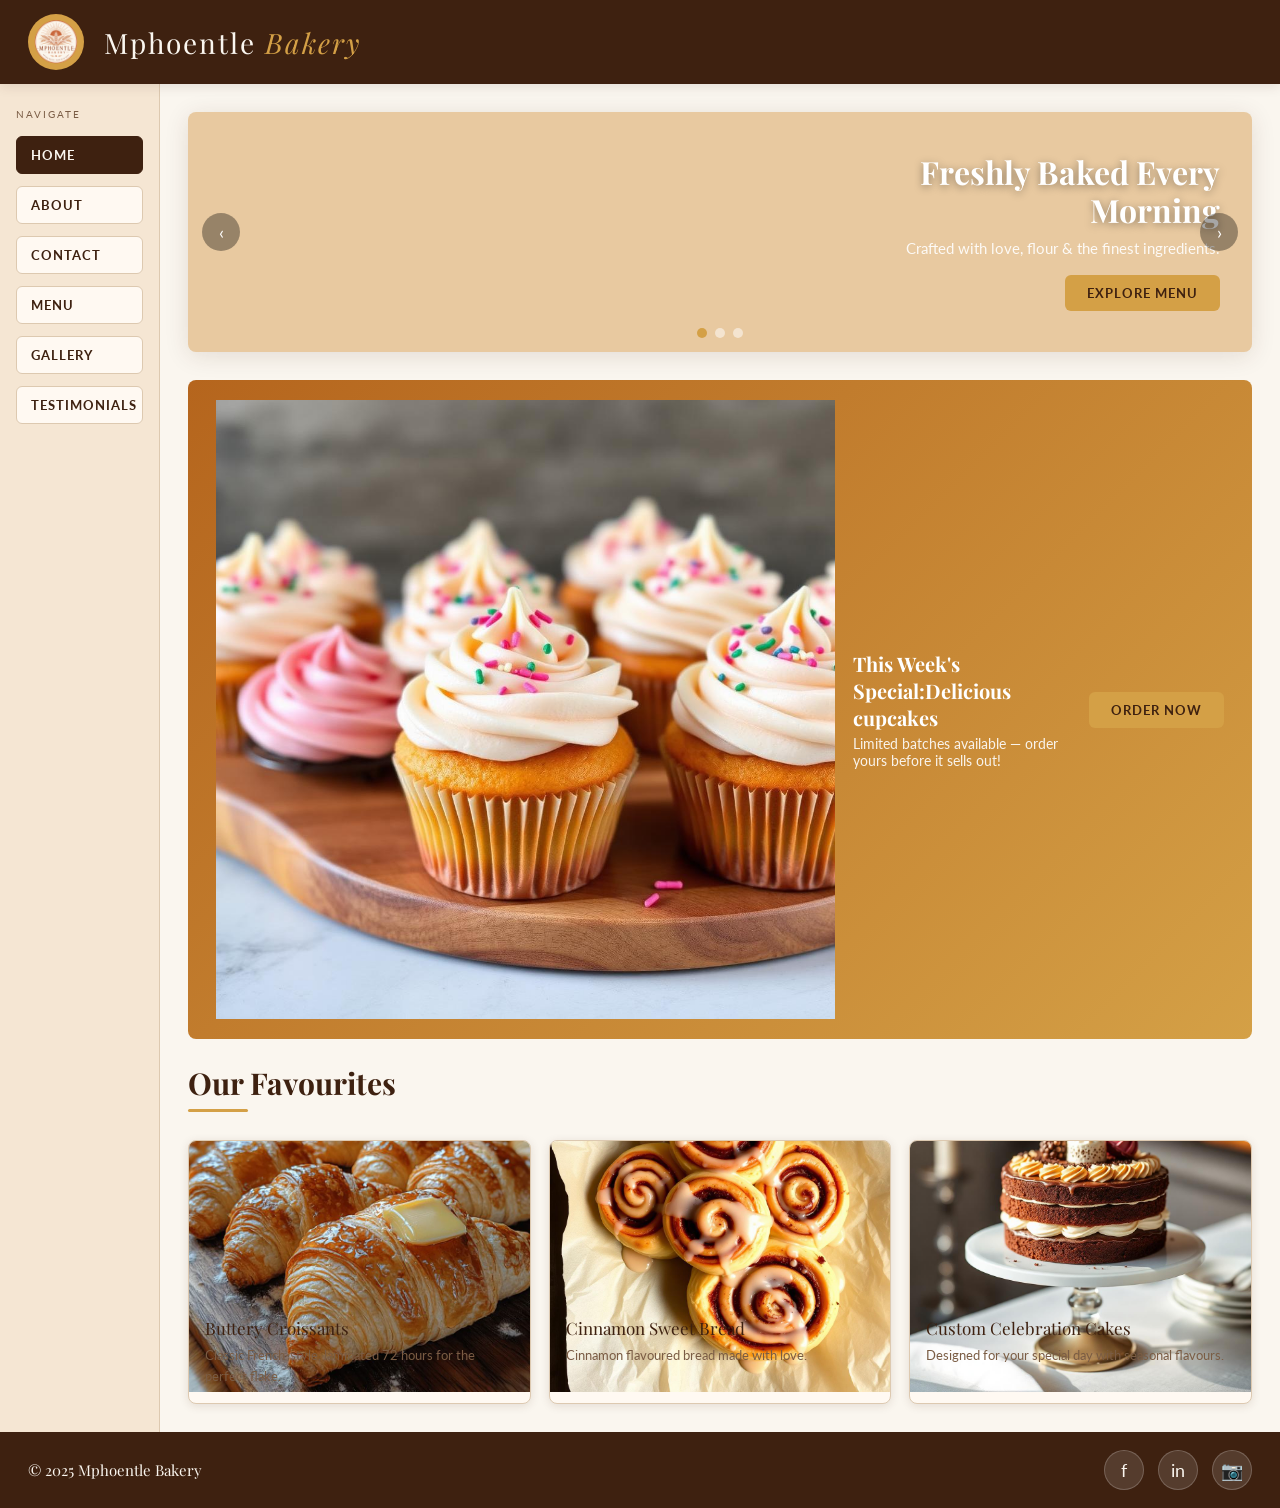
==== index.html @ eb2d5887 "Update print statement from 'Hello' to 'Goodbye'" ====
<!DOCTYPE html>
<html lang="en">
<head>
  <meta charset="UTF-8" />
  <meta name="viewport" content="width=device-width, initial-scale=1.0"/>
  <title>Mphoentle Bakery</title>
  <link rel="stylesheet" href="styles.css">
  <link rel="preconnect" href="https://fonts.googleapis.com"/>
  <link href="https://fonts.googleapis.com/css2?family=Playfair+Display:ital,wght@0,400;0,700;1,400&family=Lato:wght@300;400;700&display=swap" rel="stylesheet"/>
 </head>
<body>

<div class="sidebar-overlay" id="sidebarOverlay" onclick="closeSidebar()"></div>
<!-- ======= HOME PAGE ======= -->
<div class="page active" id="page-home">
  <header class="site-header">
    <div class="logo-wrap">
  <img src="logo.png" alt="MB">
</div>
    <div class="site-title">Mphoentle <span>Bakery</span></div>
    <button class="mobile-nav-toggle" onclick="toggleSidebar()">☰</button>
  </header>
  <div class="layout">
    <aside class="sidebar" id="sidebar-home">
  
      <div class="sidebar-label">Navigate</div>
      <button class="nav-btn active-nav" onclick="navigate('home')">HOME</button>
      <button class="nav-btn" onclick="navigate('about')">ABOUT</button>
      <button class="nav-btn" onclick="navigate('contact')">CONTACT</button>
      <button class="nav-btn" onclick="navigate('menu')">MENU</button>
      <button class="nav-btn" onclick="navigate('gallery')">GALLERY</button>
      <button class="nav-btn" onclick="navigate('testimonials')">TESTIMONIALS</button>

    </aside>
    <main class="main-content">
      <!-- Slider -->
      <div class="hero-slider" id="heroSlider">
        <div class="slide active-slide">
          <div class="slide-bg" <img src="cupcakes.jpg" alt="cupcakes"></div>
          <div class="slide-text">
            <h2>Freshly Baked Every Morning</h2>
            <p>Crafted with love, flour & the finest ingredients.</p>
            <button class="btn-gold" onclick="navigate('menu')">Explore Menu</button>
          </div>
        </div>
        <div class="slide">
          <div class="slide-bg" <img src="cupcakes.jpg" alt="cupcakes"> </div>
          <div class="slide-text">
            <h2>Artisan Breads &amp; Pastries</h2>
            <p>Sourdoughs, croissants, and seasonal specials daily.</p>
            <button class="btn-gold" onclick="navigate('gallery')">View Gallery</button>
          </div>
        </div>
        <div class="slide">
          <div class="slide-bg" <img src="cupcakes.jpg" alt="cupcakes"></div>
          <div class="slide-text">
            <h2>Order a Custom Cake</h2>
            <p>Birthdays, weddings, or just because — we bake it for you.</p>
            <button class="btn-gold" onclick="navigate('contact')">Contact Us</button>
          </div>
        </div>
        <button class="slider-arrow prev" onclick="changeSlide(-1)">&#8249;</button>
        <button class="slider-arrow next" onclick="changeSlide(1)">&#8250;</button>
        <div class="slider-dots" id="sliderDots"></div>
      </div>

      <!-- Highlight -->
      <div class="highlight-banner">
        <div class="hb-image">
<img src="cupcakes.jpg" alt="cupcakes">
</div>
        <div>
          <h3>This Week's Special:Delicious cupcakes</h3>
          <p>Limited batches available — order yours before it sells out!</p>
        </div>
        <button class="btn-gold" style="margin-left:auto;white-space:nowrap;" onclick="navigate('menu')">Order Now</button>
      </div>

      <!-- Feature cards -->
      <h2 class="section-heading">Our Favourites</h2>
      <div class="divider"></div>
      <div class="feature-row">
        <div class="feature-card">
          <div class="card-img-placeholder">
            <img src="Butter croissant.jpg"alt="Soft bread filled with salted butter">
          </div>
          <div class="card-body">
            <div class="card-title">Buttery Croissants</div>
            <div class="card-desc">Classic French-style, laminated 72 hours for the perfect flake.</div>
          </div>
        </div>
        <div class="feature-card">
          <div class="card-img-placeholder">
            <img src="cinnamon.jpg"alt="cinnamon sweet bread">
          </div>
          <div class="card-body">
            <div class="card-title">Cinnamon Sweet Bread</div>
            <div class="card-desc">Cinnamon flavoured bread made with love.</div>
          </div>
        </div>
        <div class="feature-card">
          <div class="card-img-placeholder">
            <img src="cake.jpg"alt="cake">
            </div>
          <div class="card-body">
            <div class="card-title">Custom Celebration Cakes</div>
            <div class="card-desc">Designed for your special day with seasonal flavours.</div>
          </div>
        </div>
      </div>
    </main>
  </div>
  <footer class="site-footer">
    <div class="footer-brand">© 2025 Mphoentle Bakery</div>
    <div class="social-links">
      <a class="social-btn" href="#" title="Facebook">f</a>
      <a class="social-btn" href="#" title="LinkedIn">in</a>
      <a class="social-btn" href="#" title="Instagram">📷</a>
    </div>
  </footer>
</div>

<!-- ======= ABOUT PAGE ======= -->
<div class="page" id="page-about">
  <header class="site-header">
    <div class="logo-wrap">
  <img src="logo.png" alt="MB">
</div>
    <div class="site-title">Mphoentle <span>Bakery</span></div>
    <button class="mobile-nav-toggle" onclick="toggleSidebar()">☰</button>
  </header>
  <div class="layout">
    <aside class="sidebar" id="sidebar-about">
      <div class="sidebar-label">Navigate</div>
      <button class="nav-btn" onclick="navigate('home')">HOME</button>
      <button class="nav-btn active-nav" onclick="navigate('about')">ABOUT</button>
      <button class="nav-btn" onclick="navigate('contact')">CONTACT</button>
      <button class="nav-btn" onclick="navigate('menu')">MENU</button>
      <button class="nav-btn" onclick="navigate('gallery')">GALLERY</button>
      <button class="nav-btn" onclick="navigate('testimonials')">TESTIMONIALS</button>
         
   </aside>
    <main class="main-content">
      <h2 class="section-heading">About Us</h2>
      <p class="section-sub">A morden bakery rooted in art since 2025.</p>
      <div class="divider"></div>
      <div class="text-block">
        <strong>Mphoentle Bakery</strong> was founded by Mphoentle Seboko in a small kitchen in the heart of the city. What started as a passion for perfect bread has grown into one of the most beloved bakeries in the community. Every loaf, pastry and cake is made from scratch each morning using locally sourced ingredients and time-honoured recipes passed down through generations.
      </div>
      <div class="contact-grid">
        <div>
          <div class="text-block">
            <strong>🌾 Our Ingredients</strong><br/><br/>
            We partner with local farms to source organic flour, free-range eggs, and seasonal fruit. Nothing artificial ever crosses our threshold — just honest, wholesome ingredients you can taste.
          </div>
          <div class="text-block">
            <strong>🕐 Opening Hours</strong><br/><br/>
            Monday – Friday: 7:00 AM – 6:00 PM<br/>
            Saturday: 8:00 AM – 4:00 PM<br/>
            Sunday: 9:00 AM – 2:00 PM
          </div>
        </div>
        <div>
          <div style="height:200px;border-radius:var(--radius);border:1px solid var(--border);">
            <img src="interior.jpg" alt="The inside of our bakery">
          </div>
        </div>
      </div>
    </main>
  </div>
  <footer class="site-footer">
    <div class="footer-brand">© 2025 Mphoentle Bakery</div>
    <div class="social-links">
      <a class="social-btn" href="#" title="Facebook">f</a>
      <a class="social-btn" href="#" title="LinkedIn">in</a>
      <a class="social-btn" href="#" title="Instagram">📷</a>
    </div>
  </footer>
</div>

<!-- ======= MENU PAGE ======= -->
<div class="page" id="page-menu">
  <header class="site-header">
    <div class="logo-wrap">
<img src="logo.png" alt="MB">
</div>
    <div class="site-title">Mphoentle <span>Bakery</span></div>
    <button class="mobile-nav-toggle" onclick="toggleSidebar()">☰</button>
  </header>
  <div class="layout">
    <aside class="sidebar" id="sidebar-menu">
      <div class="sidebar-label">Navigate</div>
      <button class="nav-btn" onclick="navigate('home')">HOME</button>
      <button class="nav-btn" onclick="navigate('about')">ABOUT</button>
      <button class="nav-btn" onclick="navigate('contact')">CONTACT</button>
      <button class="nav-btn active-nav" onclick="navigate('menu')">MENU</button>
      <button class="nav-btn" onclick="navigate('gallery')">GALLERY</button>
      <button class="nav-btn" onclick="navigate('testimonials')">TESTIMONIALS</button>
      
      <div style="margin-top:16px;">
        <div class="sidebar-label">Category</div>
        <button class="nav-btn" onclick="filterMenu('all')" id="cat-all" style="margin-bottom:8px;">All</button>
        <button class="nav-btn" onclick="filterMenu('bread')" id="cat-bread" style="margin-bottom:8px;">Breads</button>
        <button class="nav-btn" onclick="filterMenu('pastry')" id="cat-pastry" style="margin-bottom:8px;">Pastries</button>
        <button class="nav-btn" onclick="filterMenu('cake')" id="cat-cake" style="margin-bottom:8px;">Cakes</button>
        <button class="nav-btn" onclick="filterMenu('drink')" id="cat-drink">Drinks</button>
      </div>
    </aside>
    <main class="main-content">
      <h2 class="section-heading">Our Menu</h2>
      <p class="section-sub">Baked fresh daily — seasonal specials rotate weekly.</p>
      <div class="divider"></div>
      <div class="menu-grid" id="menuGrid">
        <div class="menu-item" data-cat="bread">
          <div class="menu-img">
            <img src="country sourdough.jpg"alt="sour bread">
          </div>
          <div class="menu-info">
            <div class="menu-name">Country Sourdough</div>
            <div class="menu-price">P 45.00</div>
          </div>
          <button class="menu-btn" onclick="addToCart('Country Sourdough')">Add to Order</button>
        </div>
        <div class="menu-item" data-cat="pastry">
          <div class="menu-img">
            <img src="Butter croissant.jpg"alt="Soft bread filled with butter">
          </div>
          <div class="menu-info">
            <div class="menu-name">Butter Croissant</div>
            <div class="menu-price">P 22.00</div>
          </div>
          <button class="menu-btn" onclick="addToCart('Butter Croissant')">Add to Order</button>
        </div>
        <div class="menu-item" data-cat="cake">
          <div class="menu-img"> 
            <img src="Celebration cake.jpg"alt="Creamy cake for celebration">
          </div>
          <div class="menu-info">
            <div class="menu-name">Celebration Cake</div>
            <div class="menu-price">From P 350.00</div>
          </div>
          <button class="menu-btn" onclick="addToCart('Celebration Cake')">Add to Order</button>
        </div>
        <div class="menu-item" data-cat="pastry">
          <div class="menu-img"> 
            <img src="Almond Danish.webp"alt="Almond Danish">
          </div>
          <div class="menu-info">
            <div class="menu-name">Almond Danish</div>
            <div class="menu-price">P 28.00</div>
          </div>
          <button class="menu-btn" onclick="addToCart('Almond Danish')">Add to Order</button>
        </div>
        <div class="menu-item" data-cat="drink">
          <div class="menu-img">
            <img src="Flat white.jpg"alt="Tea full of cream">
            </div>
          <div class="menu-info">
            <div class="menu-name">Flat White</div>
            <div class="menu-price">P 32.00</div>
          </div>
          <button class="menu-btn" onclick="addToCart('Flat White')">Add to Order</button>
        </div>
        <div class="menu-item" data-cat="bread">
          <div class="menu-img">
            <img src="Seeded-Rye-Bread.jpg"alt="seeded rye bread">
          </div>
          <div class="menu-info">
            <div class="menu-name">Seeded Rye Loaf</div>
            <div class="menu-price">P 48.00</div>
          </div>
          <button class="menu-btn" onclick="addToCart('Seeded Rye Loaf')">Add to Order</button>
        </div>
        <div class="menu-item" data-cat="cake">
          <div class="menu-img"> 
            <img src="Lemon-Drizzled-Cake-with-Glaze.jpg"alt="lemon drizzled cake">
            </div>
          <div class="menu-info">
            <div class="menu-name">Lemon Drizzle Cake</div>
            <div class="menu-price">P 55.00 / slice</div>
          </div>
          <button class="menu-btn" onclick="addToCart('Lemon Drizzle')">Add to Order</button>
        </div>
        <div class="menu-item" data-cat="pastry">
          <div class="menu-img">
            <img src="Berry Tart.jpg" alt="fresh berry tart with strawberries and raspberries">
          </div>
          <div class="menu-info">
            <div class="menu-name">Berry Tart</div>
            <div class="menu-price">P 38.00</div>
          </div>
          <button class="menu-btn" onclick="addToCart('Berry Tart')">Add to Order</button>
        </div>
        <div class="menu-item" data-cat="drink">
          <div class="menu-img">
            <img src="Earl grey tea.jpg"alt="earl grey tea">
            </div>
          <div class="menu-info">
            <div class="menu-name">Earl Grey Tea</div>
            <div class="menu-price">P 18.00</div>
          </div>
          <button class="menu-btn" onclick="addToCart('Earl Grey Tea')">Add to Order</button>
        </div>
        <div class="menu-item" data-cat="bread">
          <div class="menu-img">
             <img src="Rosemary Focaccia.jpg"alt="rosemary focaccia">
          </div>
          <div class="menu-info">
            <div class="menu-name">Rosemary Focaccia</div>
            <div class="menu-price">P 42.00</div>
          </div>
          <button class="menu-btn" onclick="addToCart('Rosemary Focaccia')">Add to Order</button>
        </div>
      </div>
      <div id="cartToast" style="display:none;position:fixed;bottom:30px;right:30px;background:var(--brown);color:var(--cream);padding:14px 22px;border-radius:8px;font-size:14px;font-weight:700;box-shadow:0 4px 20px rgba(0,0,0,0.25);z-index:999;"></div>
    </main>
  </div>
  <footer class="site-footer">
    <div class="footer-brand">© 2025 Mphoentle Bakery</div>
    <div class="social-links">
      <a class="social-btn" href="#" title="Facebook">f</a>
      <a class="social-btn" href="#" title="LinkedIn">in</a>
      <a class="social-btn" href="#" title="Instagram">📷</a>
    </div>
  </footer>
</div>

<!-- ======= GALLERY PAGE ======= -->
<div class="page" id="page-gallery">
  <header class="site-header">
    <div class="logo-wrap">
 <img src="logo.png" alt="MB">
</div>
    <div class="site-title">Mphoentle <span>Bakery</span></div>
    <button class="mobile-nav-toggle" onclick="toggleSidebar()">☰</button>
 </header>      
  <div class="layout">
    <aside class="sidebar" id="sidebar-gallery">
      <div class="sidebar-label">Navigate</div>
      <button class="nav-btn" onclick="navigate('home')">Home</button>
      <button class="nav-btn" onclick="navigate('about')">About us</button>
      <button class="nav-btn active-nav" onclick="navigate('gallery')">Gallery</button>
      <button class="nav-btn" onclick="navigate('testimonials')">Testimonials</button>
      <button class="nav-btn" onclick="navigate('menu')">Menu</button>
      <button class="nav-btn" onclick="navigate('contact')">Contact</button>
    </aside>
    <main class="main-content">
      <h2 class="section-heading">Gallery</h2>
      <p class="section-sub">A peek inside our kitchen and display cases.</p>
      <div class="divider"></div>
       <div class="gallery-grid">
 <div class="gallery-item" onclick="openLightbox('Vegan-Donuts.jpg','Vegan-Donuts')">
    <div class="gallery-img">
      <img src="Vegan-Donuts.jpg" alt="Vegan Donuts">
    </div>
   
    <div class="gallery-label">Vegan-Donuts</div>
  </div>

  <div class="gallery-item" onclick="openLightbox('bread.jpg','Artisan Breads')">
    <div class="gallery-img">
      <img src="Artisan Bread.jpg" alt="Artisan Breads">
    </div>
    <div class="gallery-label">Artisan Breads</div>
  </div>

  <div class="gallery-item" onclick="openLightbox('croissants.jpg','Croissants')">
    <div class="gallery-img">
      <img src="croissants.jpg" alt="Croissants">
    </div>
    <div class="gallery-label">Croissants</div>
  </div>

  <div class="gallery-item" onclick="openLightbox('berry-tarts.jpg','Berry Tarts')">
    <div class="gallery-img">
      <img src="Seasonal Fruit Tart.jpg" alt="Seasonal Tarts">
    </div>
    <div class="gallery-label">Seasonal Tarts</div>
  </div>

  <div class="gallery-item" onclick="openLightbox('lemon-cake.jpg','Lemon Cake')">
    <div class="gallery-img">
      <img src="Lemon-Drizzled-Cake-with-Glaze.jpg" alt="Lemon Cake">
    </div>
    <div class="gallery-label">Lemon Drizzle</div>
  </div>

  <div class="gallery-item" onclick="openLightbox('Honey-Lavender-cake.webp','Honey Lavender cake')">
    <div class="gallery-img">
      <img src="Honey-Lavender-Cake.webp" alt="Honey Lavender Cake">
    </div>
    <div class="gallery-label">Honey Lavender Cake</div>
  </div>
</div>
  </main>
  </div>
  <footer class="site-footer">
    <div class="footer-brand">© 2025 Mphoentle Bakery</div>
    <div class="social-links">
      <a class="social-btn" href="#" title="Facebook">f</a>
      <a class="social-btn" href="#" title="LinkedIn">in</a>
      <a class="social-btn" href="#" title="Instagram">📷</a>
    </div>
  </footer>
</div>
<!-- Lightbox -->
<div id="lightbox" style="display:none;position:fixed;inset:0;background:rgba(0,0,0,0.8);z-index:500;align-items:center;justify-content:center;flex-direction:column;gap:16px;">

  <img id="lbImage"
       src=""
       alt=""
       style="max-width:80%;max-height:70vh;border-radius:12px;">

  <div id="lbTitle"
       style="color:#fff;font-family:'Playfair Display',serif;font-size:26px;">
  </div>

  <button onclick="closeLightbox()"
          style="background:var(--gold);border:none;border-radius:6px;padding:10px 24px;font-weight:700;font-size:14px;cursor:pointer;">
    Close
  </button>

</div>

<!-- ======= TESTIMONIALS PAGE ======= -->
<div class="page" id="page-testimonials">
  <header class="site-header">
    <div class="logo-wrap">
<img src="logo.png" alt="MB">
</div>
    <div class="site-title">Mphoentle <span>Bakery</span></div>
    <button class="mobile-nav-toggle" onclick="toggleSidebar()">☰</button>
  </header>
  <div class="layout">
    <aside class="sidebar" id="sidebar-testimonials">
    <div class="sidebar-label">Navigate</div>
    
      <button class="nav-btn" onclick="navigate('home')">HOME</button>
      <button class="nav-btn" onclick="navigate('about')">ABOUT</button>
      <button class="nav-btn" onclick="navigate('contact')">CONTACT</button>
      <button class="nav-btn" onclick="navigate('menu')">MENU</button>
      <button class="nav-btn" onclick="navigate('gallery')">GALLERY</button>
      <button class="nav-btn active-nav" onclick="navigate('testimonials')">TESTIMONIALS</button>
      
    </aside>
    <main class="main-content">
      <h2 class="section-heading">What Our Customers Say</h2>
      <p class="section-sub">Real words from real bread lovers.</p>
      <div class="divider"></div>

      <div class="testimonial-block">
        <span class="quote-mark">"</span>
        <div class="testimonial-content">
          The sourdough from Mphoentle Bakery is the best I've ever tasted outside of Paris. The crust is perfect and the crumb is just divine. My family orders every Saturday without fail.
          <div class="testimonial-author">— Kagiso M., Gaborone ⭐⭐⭐⭐⭐</div>
        </div>
      </div>

      <div class="testimonial-block">
        <span class="quote-mark">"</span>
        <div class="testimonial-content">
          They made the most stunning wedding cake for our big day. Not only was it beautiful but it tasted absolutely incredible. Everyone was asking for the baker's contact.
          <div class="testimonial-author">— Thabo & Lesedi K. ⭐⭐⭐⭐⭐</div>
        </div>
      </div>

      <div class="testimonial-block">
        <span class="quote-mark">"</span>
        <div class="testimonial-content">
          The almond croissants are life-changing. I stop by every morning before work and honestly it's the best part of my day. Staff are warm, welcoming, and genuinely passionate.
          <div class="testimonial-author">— Portia D. ⭐⭐⭐⭐⭐</div>
        </div>
      </div>

      <div class="testimonial-block">
        <span class="quote-mark">"</span>
        <div class="testimonial-content">
          Mphoentle Bakery catered our corporate event with their pastry boxes and every single colleague was impressed. Professional service, on-time delivery, and delicious food. Highly recommended.
          <div class="testimonial-author">— Otsile B., HR Manager ⭐⭐⭐⭐⭐</div>
        </div>
      </div>

      <div style="text-align:center;margin-top:24px;">
        <button class="btn-brown" onclick="navigate('contact')">Leave Your Review</button>
      </div>
    </main>
  </div>
  <footer class="site-footer">
    <div class="footer-brand">© 2025 Mphoentle Bakery</div>
    <div class="social-links">
      <a class="social-btn" href="#" title="Facebook">f</a>
      <a class="social-btn" href="#" title="LinkedIn">in</a>
      <a class="social-btn" href="#" title="Instagram">📷</a>
    </div>
  </footer>
</div>

<!-- ======= CONTACT PAGE ======= -->
<div class="page" id="page-contact">
  <header class="site-header">
    <div class="logo-wrap">
 <img src="logo.png" alt="MB">
</div>
    <div class="site-title">Mphoentle <span>Bakery</span></div>
    <button class="mobile-nav-toggle" onclick="toggleSidebar()">☰</button>
  </header>
  <div class="layout">
    <aside class="sidebar" id="sidebar-contact">
      <div class="sidebar-label">Navigate</div>
  
      <button class="nav-btn" onclick="navigate('home')">HOME</button>
      <button class="nav-btn" onclick="navigate('about')">ABOUT</button>
      <button class="nav-btn active-nav" onclick="navigate('contact')">CONTACT</button>
      <button class="nav-btn" onclick="navigate('menu')">MENU</button>
      <button class="nav-btn" onclick="navigate('gallery')">GALLERY</button>
      <button class="nav-btn" onclick="navigate('testimonials')">TESTIMONIALS</button>
      
    </aside>
    <main class="main-content">
      <h2 class="section-heading">Contact Us</h2>
      <p class="section-sub">We'd love to hear from you — orders, enquiries, or just to say hello!</p>
      <div class="divider"></div>

      <div class="contact-grid">
        <!-- Info Panel -->
        <div class="contact-info-panel">
          <h3>Find Us</h3>
          <div class="info-item">
            <div class="info-icon">📍</div>
            <div><strong>Address</strong><br/>12 Bakery Lane, Main Mall,<br/>Gaborone, Botswana</div>
          </div>
          <div class="info-item">
            <div class="info-icon">📞</div>
            <div><strong>Phone</strong><br/>+267 71 234 567</div>
          </div>
          <div class="info-item">
            <div class="info-icon">✉️</div>
            <div><strong>Email</strong><br/>hello@mphoentlebakery.co.bw</div>
          </div>
          <div class="info-item">
            <div class="info-icon">🕐</div>
            <div><strong>Hours</strong><br/>Mon–Fri: 7am–6pm<br/>Sat: 8am–4pm | Sun: 9am–2pm</div>
          </div>
          <div class="map-placeholder">🗺️</div>
        </div>

        <!-- Contact Form -->
        <div class="contact-form-panel">
          <h3>Send Us a Message</h3>
          <div id="contactForm">
            <div class="form-row">
              <div class="form-group">
                <label for="fname">First Name *</label>
                <input type="text" id="fname" placeholder="e.g. Mphoentle" required/>
              </div>
              <div class="form-group">
                <label for="lname">Last Name *</label>
                <input type="text" id="lname" placeholder="e.g. Seboko" required/>
              </div>
            </div>
            <div class="form-group">
              <label for="email">Email Address *</label>
              <input type="email" id="email" placeholder="you@example.com" required/>
            </div>
            <div class="form-group">
              <label for="phone">Phone Number</label>
              <input type="tel" id="phone" placeholder="+267 7X XXX XXX"/>
            </div>
            <div class="form-group">
              <label for="subject">Subject *</label>
              <select id="subject">
                <option value="">-- Select a subject --</option>
                <option>General Enquiry</option>
                <option>Custom Cake Order</option>
                <option>Catering Request</option>
                <option>Feedback / Review</option>
                <option>Wholesale / Bulk Order</option>
              </select>
            </div>
            <div class="form-group">
              <label for="message">Message *</label>
              <textarea id="message" placeholder="Tell us what you need..."></textarea>
            </div>
            <button class="btn-brown" onclick="submitContactForm()" style="width:100%;padding:14px;">Send Message</button>
            <div class="form-success" id="formSuccess">
              ✅ Thank you! Your message has been sent. We'll be in touch within 24 hours.
            </div>
            <div id="formError" style="display:none;background:#f8d7da;border:1px solid #f5c6cb;border-radius:6px;padding:14px;color:#721c24;font-size:14px;margin-top:12px;">
              ⚠️ Please fill in all required fields.
            </div>
          </div>
        </div>
      </div>
    </main>
  </div>
<footer class="site-footer">
    <div class="footer-brand">© 2025 Mphoentle Bakery</div>
    <div class="social-links">
      <a class="social-btn" href="#" title="Facebook">f</a>
      <a class="social-btn" href="#" title="LinkedIn">in</a>
      <a class="social-btn" href="#" title="Instagram">📷</a>
    </div>
  </footer>
</div>
  <script src="script.js"></script>
</body>
</html>
---- styles.css ----
/* ===== CSS VARIABLES ===== */
:root {
  --cream: #faf6ef;
  --warm-white: #fff9f2;
  --brown: #3e2110;
  --caramel: #b5651d;
  --gold: #d4a046;
  --blush: #e8c9a0;
  --light-blush: #f5e6d3;
  --text: #2b1a0e;
  --text-light: #7a5c44;
  --border: #ddc9b0;
  --shadow: rgba(62,33,16,0.12);
  --radius: 8px;
  --nav-width: 160px;
  --sidebar-btn-gap: 12px;
}

/* ===== RESET ===== */
*, *::before, *::after { box-sizing: border-box; margin: 0; padding: 0; }
html { scroll-behavior: smooth; }
body {
  font-family: 'Lato', sans-serif;
  background: var(--cream);
  color: var(--text);
  min-height: 100vh;
}
img { display: block; max-width: 100%; }
a { text-decoration: none; color: inherit; }
button { cursor: pointer; font-family: inherit; }

/* ===== PAGES ===== */
.page { display: none; min-height: 100vh; flex-direction: column; }
.page.active { display: flex; }

/* ===== HEADER ===== */
.site-header {
  display: flex;
  align-items: center;
  background: var(--brown);
  padding: 14px 28px;
  gap: 20px;
  position: sticky; top: 0; z-index: 100;
  box-shadow: 0 2px 12px var(--shadow);
}
.logo-wrap {
  width: 56px; height: 56px;
  background: var(--gold);
  border-radius: 50%;
  display: flex; align-items: center; justify-content: center;
  flex-shrink: 0;
  font-family: 'Playfair Display', serif;
  font-size: 22px; color: var(--brown); font-weight: 700;
  letter-spacing: -1px;
}
.site-title {
  font-family: 'Playfair Display', serif;
  font-size: 28px;
  color: var(--cream);
  letter-spacing: 2px;
}
.site-title span { color: var(--gold); font-style: italic; }

/* ===== LAYOUT (sidebar + content) ===== */
.layout {
  display: flex;
  flex: 1;
}
.sidebar {
  width: var(--nav-width);
  background: var(--light-blush);
  border-right: 1px solid var(--border);
  display: flex;
  flex-direction: column;
  padding: 24px 16px;
  gap: var(--sidebar-btn-gap);
  flex-shrink: 0;
}
.sidebar-label {
  font-size: 10px;
  text-transform: uppercase;
  letter-spacing: 2px;
  color: var(--text-light);
  margin-bottom: 4px;
}
.nav-btn {
  background: var(--warm-white);
  border: 1.5px solid var(--border);
  border-radius: 6px;
  padding: 10px 14px;
  font-size: 13px;
  font-weight: 700;
  text-transform: uppercase;
  letter-spacing: 1px;
  color: var(--brown);
  transition: all 0.2s;
  text-align: left;
}
.nav-btn:hover, .nav-btn.active-nav {
  background: var(--brown);
  color: var(--cream);
  border-color: var(--brown);
}
.main-content {
  flex: 1;
  overflow-y: auto;
  padding: 28px;
}

/* ===== FOOTER ===== */
.site-footer {
  background: var(--brown);
  color: var(--blush);
  padding: 18px 28px;
  display: flex;
  align-items: center;
  gap: 24px;
  flex-wrap: wrap;
}
.footer-brand {
  font-family: 'Playfair Display', serif;
  font-size: 15px;
  color: var(--cream);
  margin-right: auto;
}
.social-links { display: flex; gap: 14px; }
.social-btn {
  width: 40px; height: 40px;
  border-radius: 50%;
  background: rgba(255,255,255,0.12);
  display: flex; align-items: center; justify-content: center;
  color: var(--cream);
  font-size: 18px;
  border: 1.5px solid rgba(255,255,255,0.2);
  transition: background 0.2s;
}
.social-btn:hover { background: var(--gold); border-color: var(--gold); }

/* ===== SECTION TITLES ===== */
.section-heading {
  font-family: 'Playfair Display', serif;
  font-size: 30px;
  color: var(--brown);
  margin-bottom: 6px;
}
.section-sub {
  color: var(--text-light);
  font-size: 15px;
  margin-bottom: 24px;
}
.divider {
  width: 60px; height: 3px;
  background: var(--gold);
  border-radius: 2px;
  margin-bottom: 28px;
}

/* ===== HERO SLIDER (Home) ===== */
.hero-slider {
  position: relative;
  overflow: hidden;
  border-radius: var(--radius);
  background: var(--blush);
  height: 240px;
  margin-bottom: 28px;
  box-shadow: 0 4px 24px var(--shadow);
}
.slide {
  position: absolute; inset: 0;
  display: flex; align-items: center;
  justify-content: flex-end;
  padding: 32px;
  opacity: 0;
  transition: opacity 0.8s ease;
}
.slide.active-slide { opacity: 1; z-index: 1; }
.slide-bg {
  position: absolute; inset: 0;
  background-size: cover;
  background-position: center;
  filter: brightness(0.6);
}
.slide-text {
  position: relative; z-index: 2;
  color: #fff;
  text-align: right;
  max-width: 320px;
}
.slide-text h2 {
  font-family: 'Playfair Display', serif;
  font-size: 32px;
  line-height: 1.2;
  margin-bottom: 10px;
  text-shadow: 0 2px 8px rgba(0,0,0,0.4);
}
.slide-text p {
  font-size: 15px;
  margin-bottom: 18px;
  opacity: 0.9;
}
.btn-gold {
  display: inline-block;
  background: var(--gold);
  color: var(--brown);
  border: none;
  border-radius: 6px;
  padding: 10px 22px;
  font-weight: 700;
  font-size: 13px;
  letter-spacing: 1px;
  text-transform: uppercase;
  transition: background 0.2s, transform 0.15s;
}
.btn-gold:hover { background: var(--caramel); color: #fff; transform: translateY(-2px); }
.slider-dots {
  position: absolute;
  bottom: 14px; left: 50%; transform: translateX(-50%);
  display: flex; gap: 8px; z-index: 5;
}
.dot {
  width: 10px; height: 10px;
  border-radius: 50%;
  background: rgba(255,255,255,0.5);
  border: none;
  cursor: pointer;
  transition: background 0.2s;
}
.dot.active { background: var(--gold); }
.slider-arrow {
  position: absolute; top: 50%; transform: translateY(-50%);
  background: rgba(0,0,0,0.35); color: #fff;
  border: none; border-radius: 50%;
  width: 38px; height: 38px;
  font-size: 18px;
  display: flex; align-items: center; justify-content: center;
  z-index: 5; transition: background 0.2s;
}
.slider-arrow:hover { background: var(--gold); color: var(--brown); }
.slider-arrow.prev { left: 14px; }
.slider-arrow.next { right: 14px; }

/* ===== HOME FEATURE CARDS ===== */
.feature-row {
  display: grid;
  grid-template-columns: 1fr 1fr 1fr;
  gap: 18px;
  margin-top: 8px;
}
.feature-card {
  background: var(--warm-white);
  border: 1px solid var(--border);
  border-radius: var(--radius);
  overflow: hidden;
  box-shadow: 0 2px 10px var(--shadow);
  transition: transform 0.2s, box-shadow 0.2s;
}
.feature-card:hover { transform: translateY(-4px); box-shadow: 0 8px 24px var(--shadow); }
.card-img {
  width: 100%; height: 160px;
  background: var(--blush);
  object-fit: cover;
  display: flex; align-items: center; justify-content: center;
}
.card-img-placeholder {
  width: 100%; height: 160px;
  background: linear-gradient(135deg, var(--blush), var(--light-blush));
  display: flex; align-items: center; justify-content: center;
  font-size: 40px;
}
.card-body { padding: 16px; }
.card-title {
  font-family: 'Playfair Display', serif;
  font-size: 17px;
  margin-bottom: 6px;
  color: var(--brown);
}
.card-desc { font-size: 13px; color: var(--text-light); line-height: 1.6; }

/* ===== ABOUT / TESTIMONIALS TEXT BLOCK ===== */
.text-block {
  background: var(--warm-white);
  border: 1px solid var(--border);
  border-radius: var(--radius);
  padding: 24px 28px;
  margin-bottom: 18px;
  line-height: 1.8;
  color: var(--text-light);
  font-size: 15px;
}
.text-block strong { color: var(--brown); }

/* ===== MENU ===== */
.menu-grid {
  display: grid;
  grid-template-columns: repeat(5, 1fr);
  gap: 16px;
  margin-bottom: 20px;
}
.menu-item {
  background: var(--warm-white);
  border: 1px solid var(--border);
  border-radius: var(--radius);
  overflow: hidden;
  display: flex;
  flex-direction: column;
  box-shadow: 0 2px 8px var(--shadow);
  transition: transform 0.2s;
}
.menu-item:hover { transform: translateY(-3px); }
.menu-img {
  height: 140px;
  background: linear-gradient(135deg, var(--blush), var(--light-blush));
  display: flex; align-items: center; justify-content: center;
  font-size: 36px;
}
.menu-info { padding: 12px; flex: 1; }
.menu-name {
  font-family: 'Playfair Display', serif;
  font-size: 15px; margin-bottom: 4px; color: var(--brown);
}
.menu-price { font-size: 13px; color: var(--caramel); font-weight: 700; }
.menu-btn {
  background: var(--brown);
  color: var(--cream);
  border: none;
  padding: 10px;
  font-size: 12px;
  font-weight: 700;
  text-transform: uppercase;
  letter-spacing: 1px;
  transition: background 0.2s;
}
.menu-btn:hover { background: var(--caramel); }

/* ===== GALLERY ===== */
.gallery-grid {
  display: grid;
  grid-template-columns: repeat(3, 1fr);
  gap: 16px;
}
.gallery-item {
  border-radius: var(--radius);
  overflow: hidden;
  box-shadow: 0 2px 10px var(--shadow);
  transition: transform 0.2s;
  cursor: pointer;
}
.gallery-item:hover { transform: scale(1.02); }
.gallery-img {
  height: 170px;
  background: linear-gradient(135deg, var(--blush), var(--light-blush));
  display: flex; align-items: center; justify-content: center;
  font-size: 44px;
}
.gallery-label {
  background: var(--warm-white);
  padding: 10px 14px;
  font-size: 13px;
  font-weight: 700;
  color: var(--brown);
  border-top: 1px solid var(--border);
}

/* ===== TESTIMONIALS ===== */
.testimonial-block {
  background: var(--warm-white);
  border: 1px solid var(--border);
  border-left: 4px solid var(--gold);
  border-radius: var(--radius);
  padding: 20px 24px;
  margin-bottom: 16px;
  font-style: italic;
  color: var(--text-light);
  line-height: 1.8;
  font-size: 15px;
  position: relative;
}
.testimonial-author {
  margin-top: 10px;
  font-style: normal;
  font-weight: 700;
  color: var(--brown);
  font-size: 14px;
}
.quote-mark {
  font-size: 60px;
  line-height: 1;
  color: var(--blush);
  font-family: 'Playfair Display', serif;
  position: absolute;
  top: 8px; left: 14px;
  z-index: 0;
}
.testimonial-content { position: relative; z-index: 1; }
.btn-brown {
  display: inline-block;
  background: var(--brown);
  color: var(--cream);
  border: none;
  border-radius: 6px;
  padding: 12px 28px;
  font-size: 13px;
  font-weight: 700;
  letter-spacing: 1px;
  text-transform: uppercase;
  margin-top: 8px;
  transition: background 0.2s;
}
.btn-brown:hover { background: var(--caramel); }

/* ===== CONTACT ===== */
.contact-grid {
  display: grid;
  grid-template-columns: 1fr 1.4fr;
  gap: 24px;
  margin-bottom: 24px;
}
.contact-info-panel {
  background: var(--warm-white);
  border: 1px solid var(--border);
  border-radius: var(--radius);
  padding: 28px;
}
.contact-info-panel h3 {
  font-family: 'Playfair Display', serif;
  font-size: 20px;
  color: var(--brown);
  margin-bottom: 18px;
}
.info-item {
  display: flex;
  gap: 12px;
  align-items: flex-start;
  margin-bottom: 16px;
  font-size: 14px;
  color: var(--text-light);
}
.info-icon {
  width: 36px; height: 36px;
  background: var(--light-blush);
  border-radius: 50%;
  display: flex; align-items: center; justify-content: center;
  font-size: 16px;
  flex-shrink: 0;
}
.map-placeholder {
  width: 100%;
  height: 200px;
  background: linear-gradient(135deg, var(--blush), var(--light-blush));
  border-radius: var(--radius);
  display: flex;
  align-items: center;
  justify-content: center;
  font-size: 40px;
  margin-top: 16px;
  border: 1px solid var(--border);
}
.contact-form-panel {
  background: var(--warm-white);
  border: 1px solid var(--border);
  border-radius: var(--radius);
  padding: 28px;
}
.contact-form-panel h3 {
  font-family: 'Playfair Display', serif;
  font-size: 20px;
  color: var(--brown);
  margin-bottom: 20px;
}
.form-group { margin-bottom: 18px; }
.form-group label {
  display: block;
  font-size: 13px;
  font-weight: 700;
  text-transform: uppercase;
  letter-spacing: 1px;
  color: var(--brown);
  margin-bottom: 6px;
}
.form-group input,
.form-group select,
.form-group textarea {
  width: 100%;
  padding: 12px 14px;
  border: 1.5px solid var(--border);
  border-radius: 6px;
  background: var(--cream);
  font-family: 'Lato', sans-serif;
  font-size: 14px;
  color: var(--text);
  outline: none;
  transition: border-color 0.2s;
}
.form-group input:focus,
.form-group select:focus,
.form-group textarea:focus {
  border-color: var(--gold);
  background: #fff;
}
.form-group textarea { resize: vertical; min-height: 110px; }
.form-row { display: grid; grid-template-columns: 1fr 1fr; gap: 16px; }
.form-success {
  display: none;
  background: #d4edda;
  border: 1px solid #c3e6cb;
  border-radius: 6px;
  padding: 16px 20px;
  color: #155724;
  font-size: 14px;
  margin-top: 12px;
}

/* ===== MOBILE NAV TOGGLE ===== */
.mobile-nav-toggle {
  display: none;
  background: none;
  border: none;
  color: var(--cream);
  font-size: 26px;
  margin-left: auto;
}

/* ===== RESPONSIVE ===== */
@media (max-width: 900px) {
  .menu-grid { grid-template-columns: repeat(3, 1fr); }
  .feature-row { grid-template-columns: 1fr 1fr; }
  .contact-grid { grid-template-columns: 1fr; }
}
@media (max-width: 680px) {
  .mobile-nav-toggle { display: block; }
  .sidebar {
    position: fixed;
    left: -200px; top: 0; bottom: 0;
    z-index: 200;
    transition: left 0.3s;
    width: 200px;
    padding-top: 80px;
    box-shadow: 4px 0 20px var(--shadow);
  }
  .sidebar.open { left: 0; }
  .layout { position: relative; }
  .main-content { padding: 16px; }
  .menu-grid { grid-template-columns: repeat(2, 1fr); }
  .feature-row { grid-template-columns: 1fr; }
  .gallery-grid { grid-template-columns: 1fr 1fr; }
  .form-row { grid-template-columns: 1fr; }
  .hero-slider { height: 220px; }
  .slide-text h2 { font-size: 22px; }
  .site-title { font-size: 20px; }
}
@media (max-width: 440px) {
  .gallery-grid { grid-template-columns: 1fr; }
  .menu-grid { grid-template-columns: 1fr; }
}

/* ===== OVERLAY for mobile sidebar ===== */
.sidebar-overlay {
  display: none;
  position: fixed; inset: 0;
  background: rgba(0,0,0,0.4);
  z-index: 150;
}
.sidebar-overlay.active { display: block; }

/* ===== HIGHLIGHT ===== */
.highlight-banner {
  background: linear-gradient(135deg, var(--caramel), var(--gold));
  color: #fff;
  border-radius: var(--radius);
  padding: 20px 28px;
  margin-bottom: 24px;
  display: flex;
  align-items: center;
  gap: 18px;
}
.highlight-banner .hb-img {
  font-size: 36px;
  width: 40px;
  height: 40px;
  object-fit: contain;
}
.highlight-banner h3 {
  font-family: 'Playfair Display', serif;
  font-size: 20px;
  margin-bottom: 4px;
}
.highlight-banner p { font-size: 14px; opacity: 0.9; }

.page {
  display: none;
}

.page.active {
  display: block;
}

.sidebar-overlay {
  display: none;
}
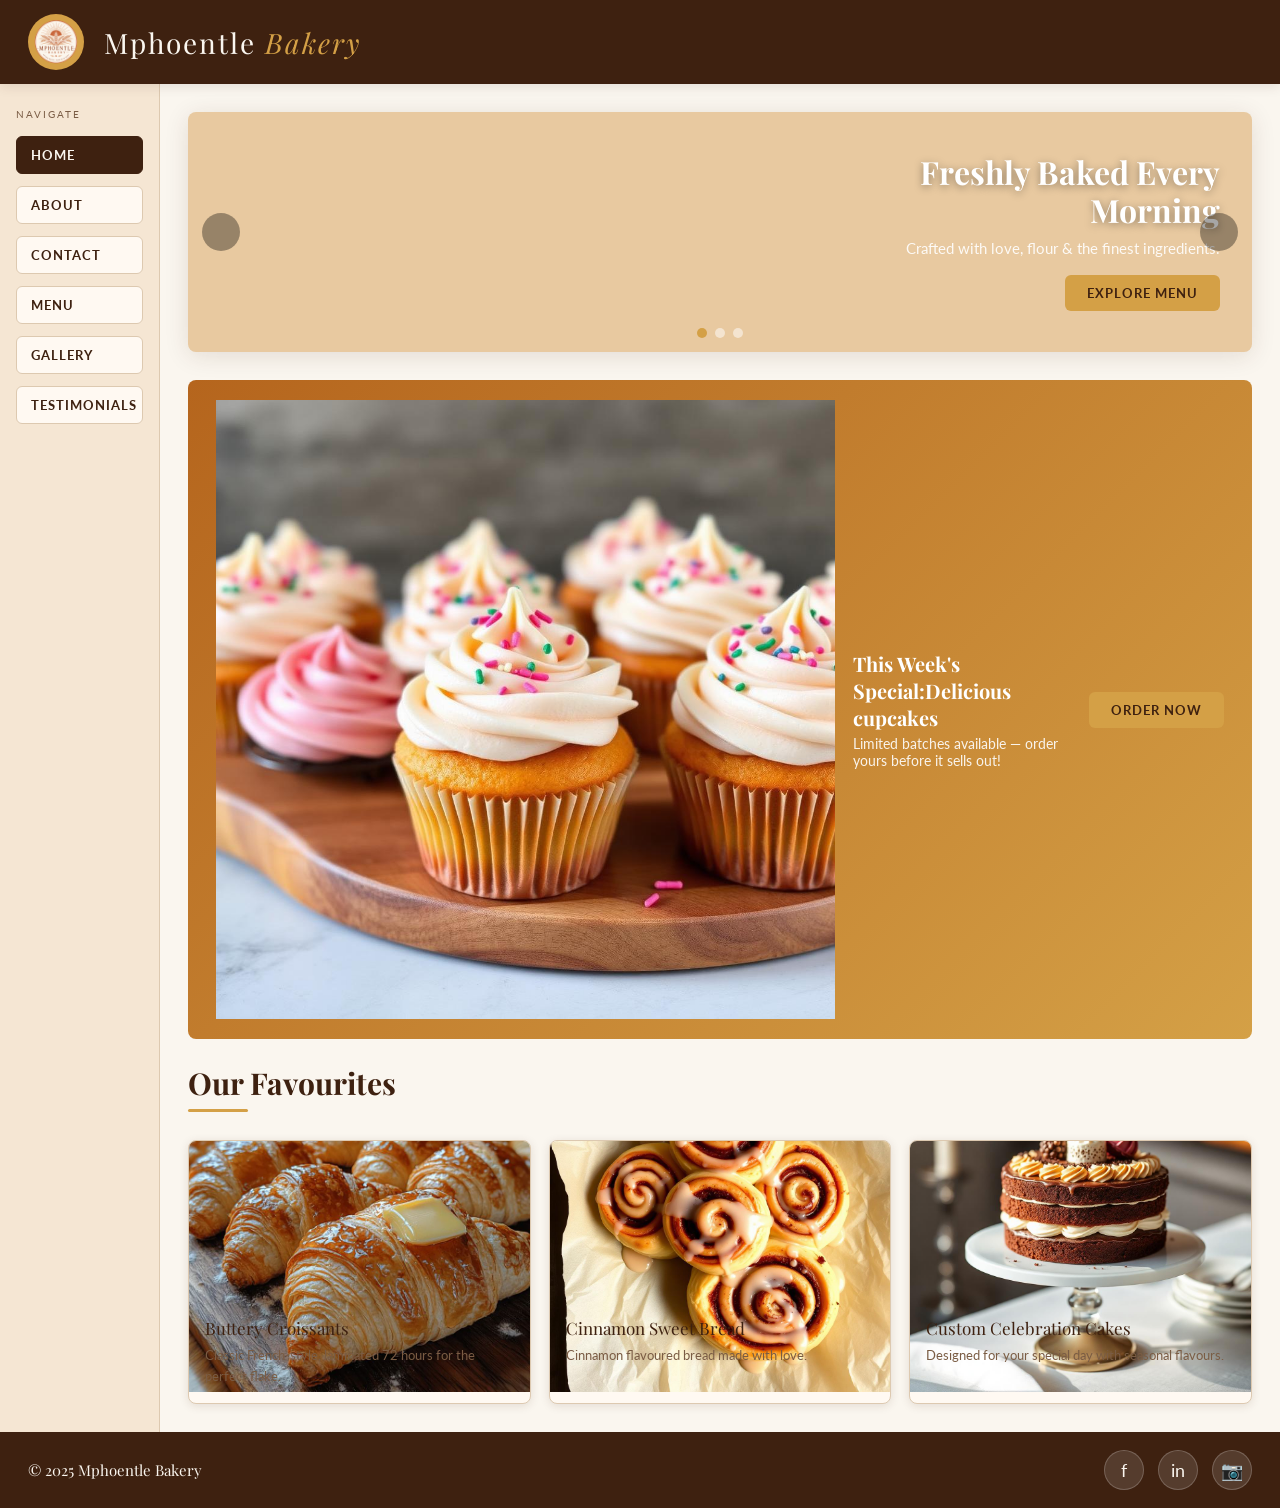
==== commit 5314e06f: "Update print statement from 'Hello' to 'Goodbye'" ====
--- a/index.html
+++ b/index.html
@@ -36,7 +36,7 @@
       <!-- Slider -->
       <div class="hero-slider" id="heroSlider">
         <div class="slide active-slide">
-          <div class="slide-bg" <img src="cupcakes.jpg" alt="cupcakes"></div>
+          <div class="slide-bg" <img src="ChocCake.jpg" alt="cupcakes"></div>
           <div class="slide-text">
             <h2>Freshly Baked Every Morning</h2>
             <p>Crafted with love, flour & the finest ingredients.</p>
@@ -44,7 +44,7 @@
           </div>
         </div>
         <div class="slide">
-          <div class="slide-bg" <img src="cupcakes.jpg" alt="cupcakes"> </div>
+          <div class="slide-bg" <img src="ChocCake.jpg" alt="cupcakes"> </div>
           <div class="slide-text">
             <h2>Artisan Breads &amp; Pastries</h2>
             <p>Sourdoughs, croissants, and seasonal specials daily.</p>
@@ -52,15 +52,15 @@
           </div>
         </div>
         <div class="slide">
-          <div class="slide-bg" <img src="cupcakes.jpg" alt="cupcakes"></div>
+          <div class="slide-bg" <img src="ChocCake.jpg" alt="cupcakes"></div>
           <div class="slide-text">
             <h2>Order a Custom Cake</h2>
             <p>Birthdays, weddings, or just because — we bake it for you.</p>
             <button class="btn-gold" onclick="navigate('contact')">Contact Us</button>
           </div>
         </div>
-        <button class="slider-arrow prev" onclick="changeSlide(-1)">&#8249;</button>
-        <button class="slider-arrow next" onclick="changeSlide(1)">&#8250;</button>
+        <button class="slider-arrow prev" onclick="changeSlide(-1)"></button>
+        <button class="slider-arrow next" onclick="changeSlide(1)"></button>
         <div class="slider-dots" id="sliderDots"></div>
       </div>
 
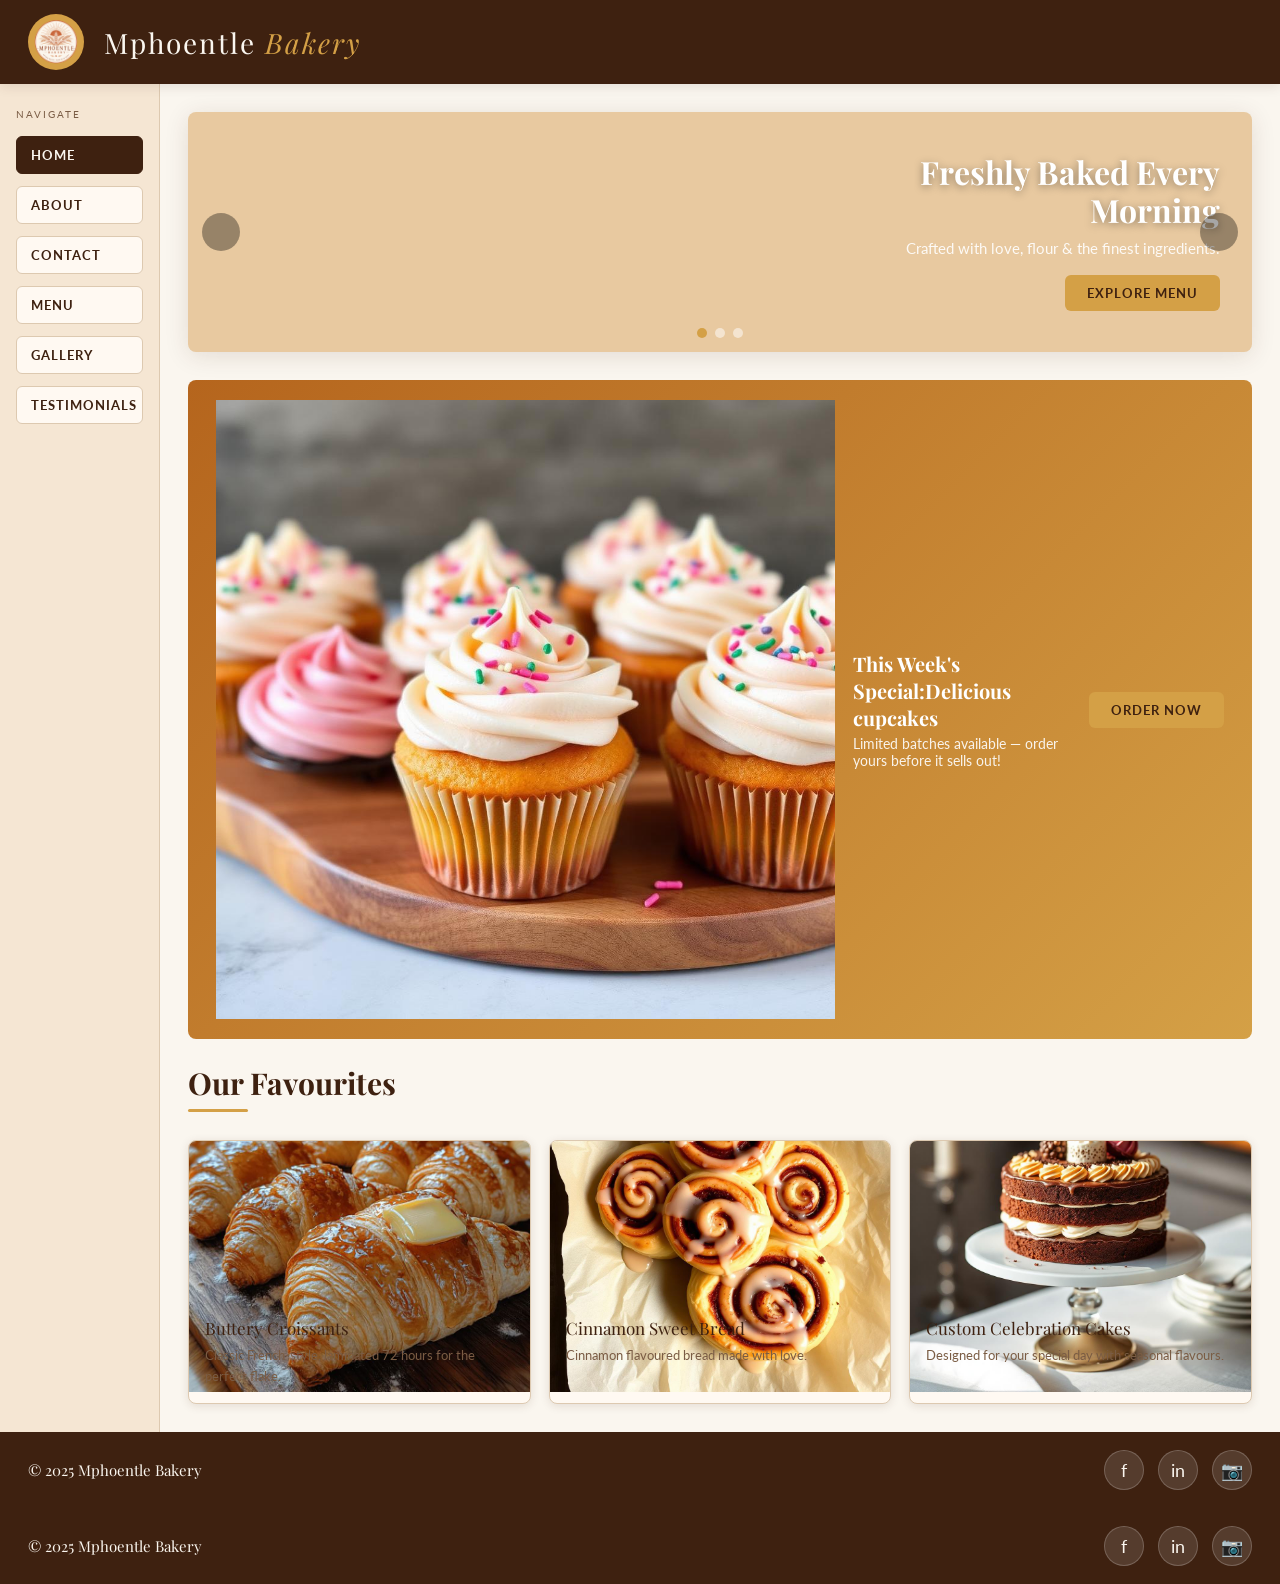
==== commit 1f214f57: "Update print statement from 'Hello' to 'Goodbye'" ====
--- a/index.html
+++ b/index.html
@@ -541,7 +541,10 @@
             <div class="info-icon">🕐</div>
             <div><strong>Hours</strong><br/>Mon–Fri: 7am–6pm<br/>Sat: 8am–4pm | Sun: 9am–2pm</div>
           </div>
-          <div class="map-placeholder">🗺️</div>
+          <div class="map-placeholder">
+             <img src="map.png"alt="Map">
+          </div>
+          </div>
         </div>
 
         <!-- Contact Form -->
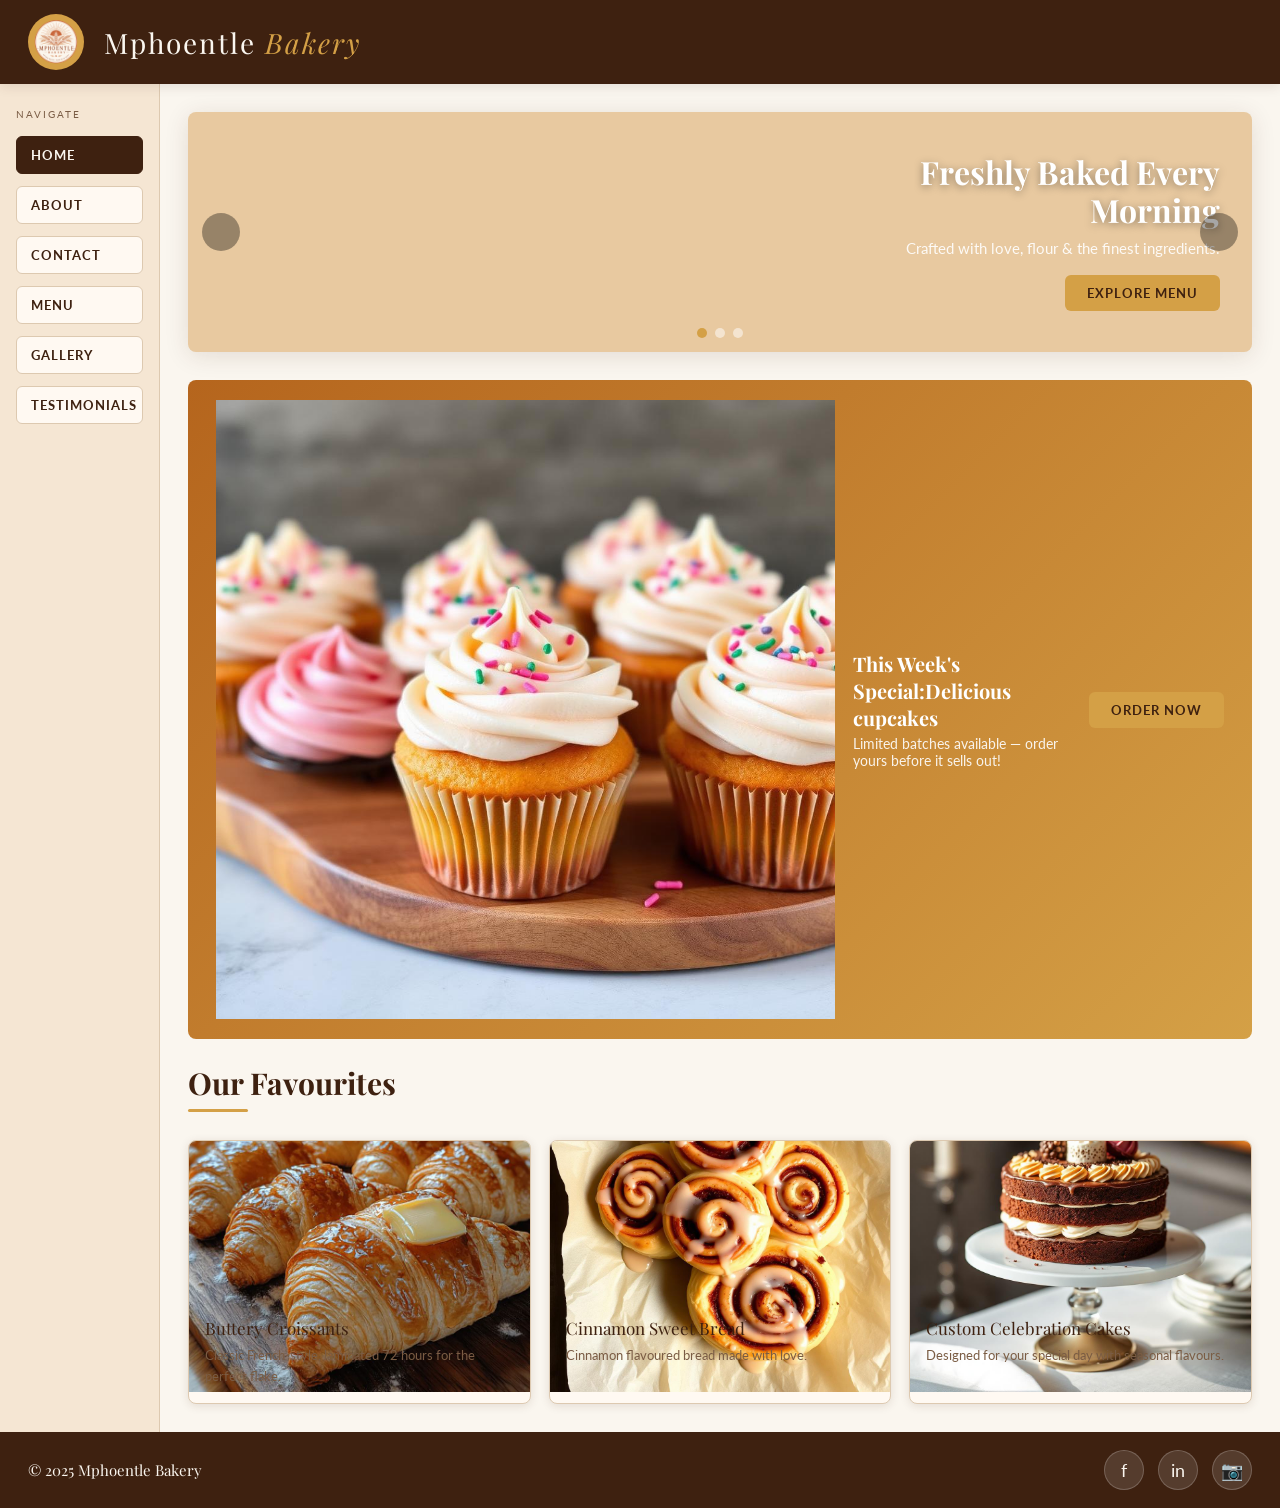
==== commit ca0f4df1: "Update index.html" ====
--- a/index.html
+++ b/index.html
@@ -541,12 +541,10 @@
             <div class="info-icon">🕐</div>
             <div><strong>Hours</strong><br/>Mon–Fri: 7am–6pm<br/>Sat: 8am–4pm | Sun: 9am–2pm</div>
           </div>
-          <div class="map-placeholder">
-             <img src="map.png"alt="Map">
-          </div>
-          </div>
-        </div>
-
+         <div class="map-placeholder">
+      <img src="map.png" alt="Map location">
+      </div>
+        
         <!-- Contact Form -->
         <div class="contact-form-panel">
           <h3>Send Us a Message</h3>
--- a/styles.css
+++ b/styles.css
@@ -445,7 +445,7 @@
 }
 .map-placeholder {
   width: 100%;
-  height: 200px;
+  height: 220px;
   background: linear-gradient(135deg, var(--blush), var(--light-blush));
   border-radius: var(--radius);
   display: flex;
@@ -454,6 +454,11 @@
   font-size: 40px;
   margin-top: 16px;
   border: 1px solid var(--border);
+}
+.map-placeholder img{
+  width: 100%;
+  height: 100%;
+  object-fit: cover;
 }
 .contact-form-panel {
   background: var(--warm-white);
